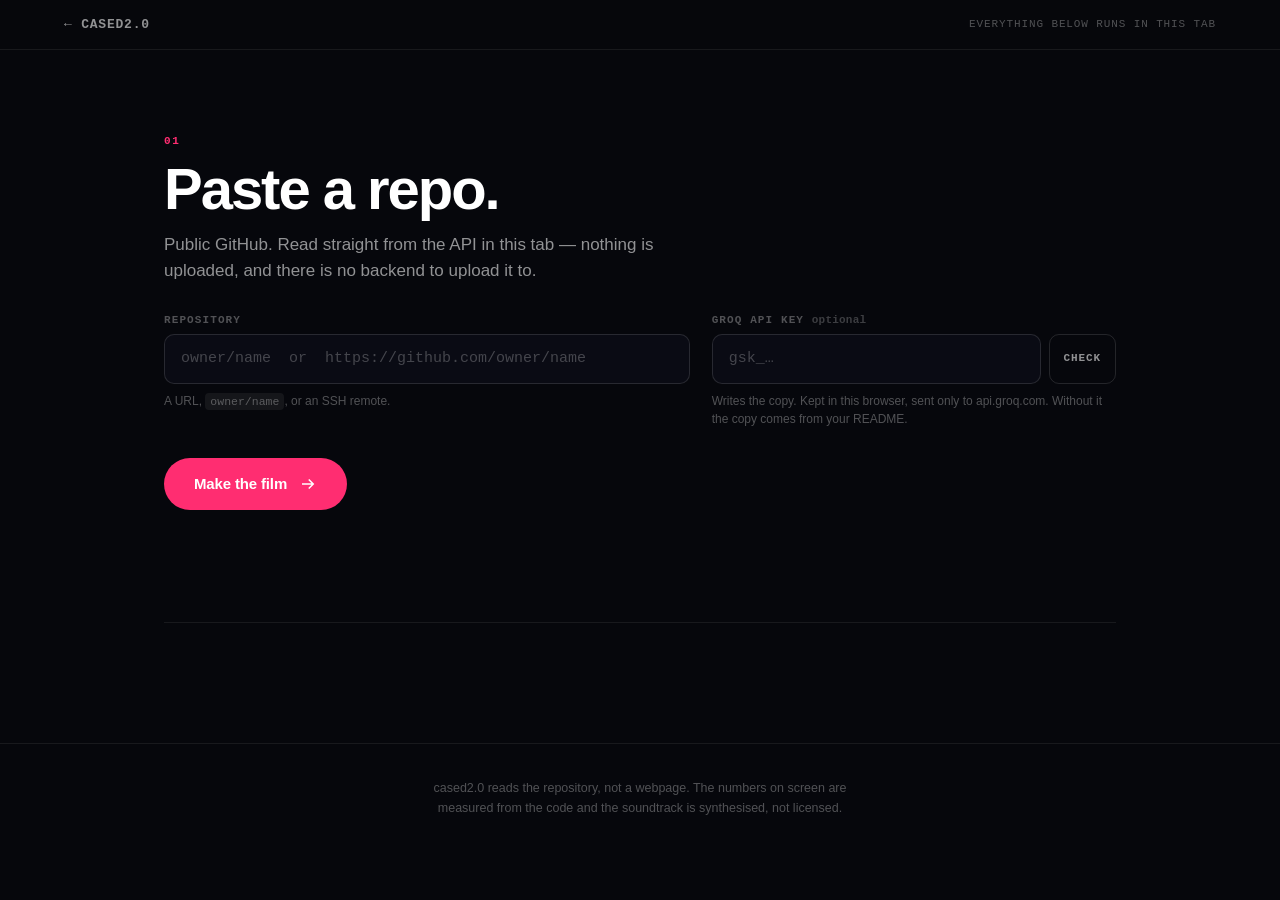
==== docs/make.html @ f2e17072 "Add the Make page: a film from a pasted repo, with no install Open the site, paste a repo, watch the" ====
<!doctype html>
<html lang="en">
<head>
<meta charset="utf-8">
<meta name="viewport" content="width=device-width, initial-scale=1">
<title>Make a film — cased2.0</title>
<meta name="description" content="Paste a GitHub repo. cased2.0 reads it in your browser, matches a theme to the frontend it actually ships, scores the film and cuts it to the beat. No install.">
<link rel="stylesheet" href="assets/site.css">
<link rel="stylesheet" href="assets/make.css">
</head>
<body class="make">

<header class="mk-top">
  <a class="mk-back" href="./">&larr; cased2.0</a>
  <span class="mk-top-note">everything below runs in this tab</span>
</header>

<main class="mk">

  <!-- ---------------------------------------------------------------- 1 -->
  <section class="mk-step" id="step-repo" data-step="1">
    <div class="mk-head">
      <span class="mk-num">01</span>
      <h1 class="mk-h">Paste a repo.</h1>
      <p class="mk-sub">
        Public GitHub. Read straight from the API in this tab &mdash; nothing is
        uploaded, and there is no backend to upload it to.
      </p>
    </div>

    <div class="mk-row">
      <div class="mk-field">
        <label for="repo">Repository</label>
        <input id="repo" type="text" spellcheck="false" autocomplete="off"
               placeholder="owner/name  or  https://github.com/owner/name">
        <p class="mk-hint" id="repo-hint">A URL, <code>owner/name</code>, or an SSH remote.</p>
      </div>

      <div class="mk-field mk-field--key">
        <label for="groq">Groq API key <span class="mk-opt">optional</span></label>
        <div class="mk-key">
          <input id="groq" type="password" spellcheck="false" autocomplete="off"
                 placeholder="gsk_…">
          <button id="groq-check" class="mk-mini" type="button">Check</button>
        </div>
        <p class="mk-hint" id="groq-hint">
          Writes the copy. Kept in this browser, sent only to api.groq.com.
          Without it the copy comes from your README.
        </p>
      </div>
    </div>

    <button id="go" class="mk-cta" type="button">
      <span>Make the film</span>
      <svg viewBox="0 0 24 24" aria-hidden="true"><path d="M4 12h15M13 6l6 6-6 6"/></svg>
    </button>

    <ul class="mk-log" id="log" aria-live="polite"></ul>
  </section>

  <!-- ---------------------------------------------------------------- 2 -->
  <section class="mk-step" id="step-read" data-step="2" hidden>
    <div class="mk-head">
      <span class="mk-num">02</span>
      <h2 class="mk-h">What it found.</h2>
      <p class="mk-sub">Measured, not guessed. Every number here came out of the repository.</p>
    </div>
    <div class="mk-found" id="found"></div>
  </section>

  <!-- ---------------------------------------------------------------- 3 -->
  <section class="mk-step" id="step-theme" data-step="3" hidden>
    <div class="mk-head">
      <span class="mk-num">03</span>
      <h2 class="mk-h">Pick the look.</h2>
      <p class="mk-sub" id="theme-sub">
        The frontend's own palette, read from its style files, ranked against
        68 themes. Take the match or take any other.
      </p>
    </div>

    <div class="mk-palette" id="palette" hidden>
      <h3>Its palette</h3>
      <div class="mk-swatches" id="swatches"></div>
      <p class="mk-evidence" id="evidence"></p>
    </div>

    <div class="mk-controls">
      <div class="mk-field">
        <label for="director">Director <span class="mk-opt">pacing &amp; shot grammar</span></label>
        <select id="director"></select>
      </div>
      <div class="mk-field">
        <label for="duration">Runtime</label>
        <select id="duration">
          <option value="12">12 seconds</option>
          <option value="20">20 seconds</option>
          <option value="24" selected>24 seconds</option>
          <option value="30">30 seconds</option>
          <option value="40">40 seconds</option>
        </select>
        <p class="mk-hint">
          Past 40s the shot list runs out and every shot overstays. A minute-long
          film wants <code>--creative</code>, which reads the architecture and
          writes a longer one.
        </p>
      </div>
      <div class="mk-field">
        <label for="filter">Themes</label>
        <select id="filter"><option value="">Best match first</option></select>
      </div>
    </div>

    <div class="mk-themes" id="themes"></div>
  </section>

  <!-- ---------------------------------------------------------------- 4 -->
  <section class="mk-step" id="step-film" data-step="4" hidden>
    <div class="mk-head">
      <span class="mk-num">04</span>
      <h2 class="mk-h">Watch it.</h2>
      <p class="mk-sub" id="film-sub"></p>
    </div>

    <div class="mk-stage">
      <div class="mk-screen">
        <iframe id="stage" src="engine/stage.html" title="Film preview"
                scrolling="no" tabindex="-1"></iframe>
        <div class="mk-screen-wait" id="screen-wait">building…</div>
      </div>

      <div class="mk-transport">
        <button id="play" class="mk-play" type="button" aria-label="Play">
          <svg class="i-play" viewBox="0 0 24 24" aria-hidden="true"><path d="M7 4l13 8-13 8z"/></svg>
          <svg class="i-pause" viewBox="0 0 24 24" aria-hidden="true"><path d="M7 4h4v16H7zM14 4h4v16h-4z"/></svg>
        </button>
        <input id="scrub" class="mk-scrub" type="range" min="0" max="1000" value="0"
               aria-label="Scrub">
        <span class="mk-time" id="time">0.0 / 0.0</span>
      </div>

      <div class="mk-marks" id="marks" aria-hidden="true"></div>
      <p class="mk-mark-note">Each tick is a cut. Each one lands on a beat of the score.</p>
    </div>
  </section>

  <!-- ---------------------------------------------------------------- 5 -->
  <section class="mk-step" id="step-get" data-step="5" hidden>
    <div class="mk-head">
      <span class="mk-num">05</span>
      <h2 class="mk-h">Take it with you.</h2>
    </div>

    <div class="mk-gets">
      <article class="mk-get">
        <h3>Record it here</h3>
        <p>
          Captures this tab while the film plays, with the score, and saves a
          WebM. It runs in real time and records at your window's size, so the
          file is as good as your screen &mdash; not as good as the renderer.
        </p>
        <button id="dl-video" class="mk-get-btn" type="button">Record WebM</button>
        <p class="mk-get-note" id="rec-note"></p>
      </article>

      <article class="mk-get mk-get--best">
        <h3>Render it properly <span class="mk-badge">1080p</span></h3>
        <p>
          The same spec, frame-stepped through the same engine and encoded with
          FFmpeg: 1920&times;1080, every frame exact. Download the spec and run
          one command.
        </p>
        <div class="mk-cmd"><code id="cmd"></code><button id="copy-cmd" class="mk-mini" type="button">Copy</button></div>
        <p class="mk-get-note">Or a full minute, with the architecture and history read in:</p>
        <div class="mk-cmd"><code id="cmd-long"></code><button id="copy-long" class="mk-mini" type="button">Copy</button></div>
        <div class="mk-get-pair">
          <button id="dl-spec" class="mk-get-btn" type="button">spec.json</button>
          <button id="dl-wav" class="mk-get-btn" type="button">score.wav</button>
        </div>
      </article>

      <article class="mk-get">
        <h3>Copy to post with</h3>
        <p>Written from the same measured facts. Use it as it is.</p>
        <div class="mk-share" id="share"></div>
      </article>
    </div>
  </section>

</main>

<footer class="mk-foot">
  <p>
    cased2.0 reads the repository, not a webpage. The numbers on screen are
    measured from the code and the soundtrack is synthesised, not licensed.
  </p>
</footer>

<script type="module" src="assets/make.js"></script>
</body>
</html>
---- docs/assets/site.css ----
/* =======================================================================
   cased2.0 — launch site
   -----------------------------------------------------------------------
   Two references, fused: the cinematic dark/space register for structure,
   and the brutalist pink/dialog register as a punctuating band. Type does
   most of the work; the canvases do the rest.
   ======================================================================= */

:root {
  --bg:#06070C;
  --bg-2:#0A0B14;
  --fg:#FFFFFF;
  --muted:rgba(255,255,255,.56);
  --faint:rgba(255,255,255,.30);
  --line:rgba(255,255,255,.12);
  --line-2:rgba(255,255,255,.07);

  --pink:#FF2D71;
  --cyan:#00F0FF;
  --violet:#7C5CFF;
  --hot:#F2719E;      /* brutalist band */
  --ink:#121212;

  --display:"Helvetica Neue",Helvetica,Arial,"Liberation Sans","Segoe UI",sans-serif;
  --mono:ui-monospace,"SF Mono",Menlo,Consolas,"Liberation Mono","DejaVu Sans Mono",monospace;

  --pad:clamp(20px, 5vw, 92px);
  --maxw:1480px;
  --ease:cubic-bezier(.16,1,.3,1);
}

*,*::before,*::after { margin:0; padding:0; box-sizing:border-box; }

html { scroll-behavior:smooth; -webkit-text-size-adjust:100%; }
body {
  background:var(--bg); color:var(--fg); font-family:var(--display);
  overflow-x:hidden; -webkit-font-smoothing:antialiased;
  text-rendering:optimizeLegibility;
}
body.booting { overflow:hidden; height:100vh; }

img,canvas { display:block; max-width:100%; }
a { color:inherit; text-decoration:none; }
::selection { background:var(--pink); color:#fff; }

/* --- overlays -------------------------------------------------------- */
#grain {
  position:fixed; inset:0; z-index:9000; pointer-events:none; opacity:.05;
  background-image:var(--grain); background-size:150px 150px;
}
#scanlines {
  position:fixed; inset:0; z-index:8999; pointer-events:none; opacity:.19;
  background:repeating-linear-gradient(to bottom,
    rgba(0,0,0,.26) 0 1px, rgba(0,0,0,0) 1px 3px);
}

/* --- cursor (United Carriers reference) ------------------------------ */
#cursor {
  position:fixed; z-index:9500; top:0; left:0; pointer-events:none;
  width:46px; height:46px; margin:-23px 0 0 -23px; border-radius:50%;
  border:1px solid rgba(255,255,255,.45);
  transition:width .3s var(--ease), height .3s var(--ease),
             margin .3s var(--ease), background-color .3s var(--ease),
             border-color .3s var(--ease), opacity .3s;
  display:grid; place-items:center; opacity:0;
}
#cursor i { width:4px; height:4px; border-radius:50%; background:var(--pink); display:block; }
#cursor.on { opacity:1; }
#cursor.hot {
  width:76px; height:76px; margin:-38px 0 0 -38px;
  background:rgba(255,45,113,.16); border-color:var(--pink);
}
@media (hover:none) { #cursor { display:none; } }

/* --- boot dialog ----------------------------------------------------- */
#boot {
  position:fixed; inset:0; z-index:9800; background:var(--bg);
  display:grid; place-items:center;
  transition:opacity .6s var(--ease), visibility .6s;
}
#boot.gone { opacity:0; visibility:hidden; }
.boot-win { width:min(420px, 86vw); }
.boot-line { font-size:16px; margin-bottom:4px; }
.boot-line.dim { color:#555; }
.boot-meter {
  margin-top:14px; height:26px; border:2px solid var(--ink);
  background:#fff; position:relative; display:flex; align-items:center;
}
.boot-meter i { position:absolute; inset:0 auto 0 0; width:0%; background:var(--ink); }
.boot-meter span {
  position:relative; z-index:1; font-family:var(--mono); font-size:14px;
  color:var(--ink); mix-blend-mode:difference; padding-left:8px;
  filter:invert(1);
}

/* --- retro window (shared) ------------------------------------------- */
.win {
  background:#D8D8D4; border:2px solid var(--ink); color:var(--ink);
  box-shadow:8px 8px 0 rgba(0,0,0,.55); font-family:var(--mono);
}
.win > .bar {
  background:var(--ink); color:#fff; padding:8px 12px;
  display:flex; justify-content:space-between; align-items:center;
  font-size:15px; letter-spacing:.04em;
}
.win > .bar .dots { display:flex; gap:6px; }
.win > .bar .dots b { width:11px; height:11px; background:#fff; display:block; }
.win > .body { padding:16px 18px; font-size:14px; line-height:1.55; }
.win > .body pre { font-family:var(--mono); white-space:pre-wrap; font-size:13.5px; }

/* --- ticker ---------------------------------------------------------- */
#ticker {
  position:fixed; top:0; left:0; right:0; z-index:8000; height:34px;
  background:rgba(6,7,12,.86); backdrop-filter:blur(10px);
  border-bottom:1px solid var(--line-2); overflow:hidden;
  display:flex; align-items:center;
}
.ticker-track {
  display:flex; gap:28px; align-items:center; white-space:nowrap;
  font-family:var(--mono); font-size:11.5px; letter-spacing:.2em;
  text-transform:uppercase; color:var(--faint);
  animation:tick 44s linear infinite; padding-left:100%;
}
.ticker-track b { color:var(--pink); }
@keyframes tick { to { transform:translateX(-100%); } }

/* --- nav ------------------------------------------------------------- */
#nav {
  position:fixed; top:34px; left:0; right:0; z-index:8100;
  display:flex; align-items:center; justify-content:space-between;
  padding:16px var(--pad); transition:background .4s, backdrop-filter .4s,
  border-color .4s, padding .4s;
  border-bottom:1px solid transparent;
}
#nav.stuck {
  background:rgba(6,7,12,.72); backdrop-filter:blur(18px) saturate(1.4);
  border-bottom-color:var(--line-2); padding-top:12px; padding-bottom:12px;
}
.brand { display:flex; align-items:center; gap:11px; }
.brand .mark {
  width:26px; height:26px; border-radius:7px; display:block;
  background:conic-gradient(from 210deg, var(--pink), var(--violet), var(--cyan), var(--pink));
  box-shadow:0 0 22px rgba(255,45,113,.5);
}
.wordmark { font-weight:800; font-size:19px; letter-spacing:-.03em; }
.wordmark em { font-style:normal; color:var(--pink); }
.links { display:flex; gap:30px; }
.links a {
  font-size:14px; color:var(--muted); position:relative; padding:4px 0;
  transition:color .25s;
}
.links a::after {
  content:''; position:absolute; left:0; right:100%; bottom:0; height:1px;
  background:var(--pink); transition:right .35s var(--ease);
}
.links a:hover { color:var(--fg); }
.links a:hover::after { right:0; }
@media (max-width:860px){ .links { display:none; } }

/* --- buttons --------------------------------------------------------- */
.pill {
  display:inline-flex; align-items:center; justify-content:center;
  padding:13px 26px; border-radius:999px; font-size:14.5px; font-weight:600;
  border:1px solid var(--line); position:relative; overflow:hidden;
  transition:border-color .3s, color .3s, transform .35s var(--ease);
  will-change:transform;
}
.pill span { position:relative; z-index:1; }
.pill::before {
  content:''; position:absolute; inset:0; border-radius:inherit;
  background:var(--pink); transform:translateY(101%);
  transition:transform .45s var(--ease);
}
.pill:hover::before { transform:translateY(0); }
.pill:hover { border-color:var(--pink); color:#fff; }
.pill.solid { background:var(--fg); color:var(--ink); border-color:var(--fg); }
.pill.solid:hover { color:#fff; border-color:var(--pink); }
.pill.big { padding:19px 40px; font-size:17px; }
.pill.cta { font-family:var(--mono); font-size:13px; letter-spacing:.1em; text-transform:uppercase; }

/* --- side badge ------------------------------------------------------ */
#badge {
  position:fixed; right:0; top:50%; z-index:8050; transform:translateY(-50%);
  background:var(--violet); padding:20px 10px; writing-mode:vertical-rl;
  font-family:var(--mono); font-size:11.5px; letter-spacing:.24em;
  text-transform:uppercase; border-radius:6px 0 0 6px;
}
@media (max-width:1100px){ #badge { display:none; } }

/* =====================================================================
   hero
   ===================================================================== */
#hero {
  position:relative; min-height:100svh; display:flex; align-items:center;
  padding:112px var(--pad) 96px; overflow:hidden;
}
#hero-gl, #hero-fx { position:absolute; inset:0; width:100%; height:100%; }
#hero-fx { pointer-events:none; }
#hero::after {
  content:''; position:absolute; inset:0; pointer-events:none;
  background:radial-gradient(120% 95% at 22% 46%, rgba(6,7,12,0) 18%, rgba(6,7,12,.72) 68%, var(--bg) 100%);
}
.hero-inner { position:relative; z-index:2; max-width:var(--maxw); width:100%; margin:0 auto; }

.kicker {
  font-family:var(--mono); font-size:12.5px; letter-spacing:.3em;
  text-transform:uppercase; color:var(--pink); font-weight:600;
}
#hero h1 {
  margin:22px 0 0; font-weight:800; letter-spacing:-.05em; line-height:.86;
  font-size:clamp(44px, 8.6vw, 150px);
}
#hero h1 em { font-style:normal; color:var(--pink); }
.lede {
  margin-top:28px; max-width:620px; font-size:clamp(15.5px,1.32vw,19px);
  line-height:1.56; color:var(--muted);
}
.hero-cta { margin-top:30px; display:flex; gap:14px; flex-wrap:wrap; }
.hero-cmd {
  margin-top:28px; display:inline-flex; align-items:center; gap:14px;
  border:1px solid var(--line); border-radius:12px; padding:14px 16px;
  background:rgba(10,11,20,.6); backdrop-filter:blur(10px);
}
.hero-cmd code { font-family:var(--mono); font-size:15px; color:#D9E3F2; }
.hero-cmd code b { color:var(--pink); }
.copy {
  font-family:var(--mono); font-size:11px; letter-spacing:.14em;
  text-transform:uppercase; background:transparent; color:var(--faint);
  border:1px solid var(--line); border-radius:6px; padding:6px 10px;
  cursor:pointer; transition:.25s;
}
.copy:hover { color:var(--fg); border-color:var(--pink); }
.copy.done { color:var(--cyan); border-color:var(--cyan); }

.hero-meta {
  position:absolute; left:var(--pad); bottom:40px; z-index:2;
  display:flex; gap:24px; color:var(--faint);
}
.mono { font-family:var(--mono); font-size:11.5px; letter-spacing:.18em; text-transform:uppercase; }
.crop { position:absolute; width:22px; height:22px; border:1px solid rgba(255,255,255,.26); z-index:2; }
.crop.tl { top:84px; left:calc(var(--pad) - 14px); border-right:0; border-bottom:0; }
.crop.tr { top:84px; right:calc(var(--pad) - 14px); border-left:0; border-bottom:0; }
.crop.bl { bottom:24px; left:calc(var(--pad) - 14px); border-right:0; border-top:0; }
.crop.br { bottom:24px; right:calc(var(--pad) - 14px); border-left:0; border-top:0; }
.scroll-hint {
  position:absolute; right:var(--pad); bottom:40px; z-index:2;
  font-family:var(--mono); font-size:11px; letter-spacing:.22em;
  text-transform:uppercase; color:var(--faint);
  display:flex; align-items:center; gap:10px;
}
.scroll-hint i { width:1px; height:34px; background:linear-gradient(var(--pink), transparent); display:block; }
@media (max-width:700px){ .hero-meta, .scroll-hint, .crop { display:none; } }

/* --- marquee --------------------------------------------------------- */
.marquee {
  border-block:1px solid var(--line-2); overflow:hidden; padding:20px 0;
  background:var(--bg-2);
}
.marquee-track {
  display:flex; gap:40px; align-items:center; white-space:nowrap;
  animation:tick 30s linear infinite; font-weight:800;
  font-size:clamp(26px,3.6vw,58px); letter-spacing:-.03em;
  color:transparent; -webkit-text-stroke:1px rgba(255,255,255,.3);
}
.marquee-track i { color:var(--pink); -webkit-text-stroke:0; font-style:normal; font-size:.4em; }

/* =====================================================================
   sections
   ===================================================================== */
.pad { padding:clamp(80px,11vw,170px) var(--pad); max-width:var(--maxw); margin:0 auto; }
.sec-head { margin-bottom:clamp(44px,5.5vw,84px); }
.display {
  font-weight:800; letter-spacing:-.045em; line-height:.92;
  font-size:clamp(36px,6.1vw,92px); margin-top:20px;
}
.display em { font-style:normal; color:var(--pink); }
.display.caps { text-transform:uppercase; letter-spacing:-.02em; }
.sec-sub { margin-top:26px; max-width:660px; font-size:clamp(15px,1.3vw,19px); line-height:1.6; color:var(--muted); }

/* --- feature grid ---------------------------------------------------- */
.feat-grid { display:grid; grid-template-columns:repeat(auto-fit,minmax(310px,1fr)); gap:1px; background:var(--line-2); border:1px solid var(--line-2); }
.feat { background:var(--bg); padding:clamp(26px,2.6vw,40px); position:relative; transition:background .4s; }
.feat:hover { background:var(--bg-2); }
.feat .n { font-family:var(--mono); font-size:12px; color:var(--pink); letter-spacing:.2em; }
.feat h3 { margin:16px 0 12px; font-size:clamp(20px,1.7vw,26px); font-weight:700; letter-spacing:-.025em; }
.feat p { font-size:15.2px; line-height:1.62; color:var(--muted); }
.feat code { font-family:var(--mono); font-size:.9em; color:var(--cyan); }

/* --- directors ------------------------------------------------------- */
.dir-grid { display:grid; grid-template-columns:repeat(auto-fit,minmax(310px,1fr)); gap:18px; }
.dir {
  position:relative; border:1px solid var(--line); border-radius:16px;
  overflow:hidden; aspect-ratio:16/10; cursor:pointer;
  transition:transform .5s var(--ease), border-color .4s;
}
.dir:hover { transform:translateY(-6px); border-color:var(--pink); }
.dir canvas { position:absolute; inset:0; width:100%; height:100%; }
.dir .meta {
  position:absolute; inset:auto 0 0 0; padding:22px;
  background:linear-gradient(transparent, rgba(0,0,0,.82) 58%); z-index:2;
}
.dir .meta h3 { font-size:25px; font-weight:800; letter-spacing:-.03em; }
.dir .meta p { font-size:13.6px; color:rgba(255,255,255,.66); margin-top:5px; line-height:1.45; }
.dir .tag {
  position:absolute; top:16px; left:16px; z-index:2;
  font-family:var(--mono); font-size:10.5px; letter-spacing:.18em;
  text-transform:uppercase; padding:6px 11px; border-radius:999px;
  background:rgba(0,0,0,.5); border:1px solid rgba(255,255,255,.2);
  backdrop-filter:blur(6px);
}

/* --- pipeline -------------------------------------------------------- */
.stages { list-style:none; display:grid; grid-template-columns:repeat(auto-fit,minmax(250px,1fr)); gap:1px; background:var(--line-2); border:1px solid var(--line-2); }
.stage { background:var(--bg); padding:clamp(24px,2.4vw,36px); position:relative; }
.stage .sn { font-family:var(--mono); font-size:11.5px; color:var(--faint); letter-spacing:.2em; }
.stage h3 { margin:14px 0 10px; font-size:26px; font-weight:800; letter-spacing:-.03em; color:var(--pink); }
.stage code { font-family:var(--mono); font-size:12.6px; color:var(--cyan); display:block; margin-bottom:14px; }
.stage p { font-size:14.8px; line-height:1.6; color:var(--muted); }

.term-demo {
  margin-top:40px; border:1px solid var(--line); border-radius:14px;
  overflow:hidden; background:rgba(8,9,14,.9);
}
.term-demo .tbar {
  display:flex; align-items:center; gap:9px; padding:13px 17px;
  border-bottom:1px solid var(--line); font-family:var(--mono);
  font-size:12.5px; color:var(--faint);
}
.term-demo .tbar u { width:11px; height:11px; border-radius:50%; display:block; }
.term-demo .tbar span { margin-left:10px; }
.term-demo pre {
  padding:22px 24px; font-family:var(--mono); font-size:13.6px;
  line-height:1.72; color:#C9D4E4; white-space:pre-wrap; min-height:300px;
}
.term-demo .g { color:#6EE7A0; } .term-demo .p { color:var(--pink); }
.term-demo .d { color:rgba(255,255,255,.34); } .term-demo .c { color:var(--cyan); }

/* =====================================================================
   brutalist band
   ===================================================================== */
#proof { background:var(--hot); color:var(--ink); padding:clamp(70px,9vw,140px) var(--pad); position:relative; overflow:hidden; }
#proof::before {
  content:''; position:absolute; inset:0;
  background-image:radial-gradient(var(--ink) 1px, transparent 1px);
  background-size:9px 9px; opacity:.16; pointer-events:none;
}
.proof-inner { max-width:var(--maxw); margin:0 auto; position:relative; }
.huge {
  font-weight:800; letter-spacing:-.055em; line-height:.84;
  font-size:clamp(44px,9.4vw,160px);
}
.proof-note { margin-top:24px; font-size:12.5px; color:rgba(0,0,0,.72); letter-spacing:.06em; text-transform:none; }
.proof-note a { text-decoration:underline; }
.win-row { margin-top:clamp(40px,5vw,72px); display:grid; grid-template-columns:repeat(auto-fit,minmax(290px,1fr)); gap:26px; }
#proof .win > .body { background:#fff; }
#proof .win:nth-child(2) > .body { background:#C4C4C0; color:#4A4A4A; }

/* =====================================================================
   globe band
   ===================================================================== */
#reach { position:relative; min-height:92vh; display:flex; align-items:center; padding:clamp(70px,9vw,140px) var(--pad); overflow:hidden; background:#01030A; }
#globe { position:absolute; inset:0; width:100%; height:100%; }
.reach-inner { position:relative; z-index:2; max-width:var(--maxw); margin:0 auto; width:100%; }
.reach-inner .sec-sub { max-width:560px; }
.ratios { display:flex; gap:22px; margin-top:42px; flex-wrap:wrap; }
.ratio { display:flex; flex-direction:column; align-items:center; gap:10px; }
/* A fixed height with `aspect-ratio` keeps every swatch legible; deriving
   both edges from the ratio made 1:1 render as a 9px dot. */
.ratio { justify-content:flex-end; }
.ratio i {
  display:block; height:84px; width:auto; aspect-ratio:var(--w) / var(--h);
  border:1.5px solid var(--pink); border-radius:4px;
  background:rgba(255,45,113,.09);
}
.ratios { align-items:flex-end; }
.ratio span { font-family:var(--mono); font-size:11.5px; letter-spacing:.16em; color:var(--muted); }

/* =====================================================================
   install
   ===================================================================== */
.install-grid { display:grid; grid-template-columns:repeat(auto-fit,minmax(330px,1fr)); gap:26px; }
.code-card h3 { font-size:17px; font-weight:700; margin-bottom:14px; letter-spacing:-.02em; }
.codeblock { position:relative; border:1px solid var(--line); border-radius:12px; background:var(--bg-2); overflow:hidden; }
.codeblock pre {
  padding:20px 22px; font-family:var(--mono); font-size:13.4px;
  line-height:1.8; color:#C9D4E4; white-space:pre-wrap; word-break:break-word;
}
.codeblock pre .c { color:var(--pink); }
.codeblock .copy { position:absolute; top:12px; right:12px; }
.req { margin-top:36px; color:var(--faint); }

/* =====================================================================
   end card
   ===================================================================== */
#end { position:relative; min-height:88vh; display:grid; place-items:center; text-align:center; padding:var(--pad); overflow:hidden; }
#end-gl { position:absolute; inset:0; width:100%; height:100%; }
#end::after { content:''; position:absolute; inset:0; background:radial-gradient(70% 60% at 50% 50%, transparent, var(--bg) 92%); pointer-events:none; }
.end-inner { position:relative; z-index:2; }
.end-word {
  font-weight:800; letter-spacing:-.05em; line-height:.9;
  font-size:clamp(56px,13vw,220px); text-transform:uppercase;
}
.end-word em { font-style:normal; color:var(--pink); }
.end-word .char { display:inline-block; will-change:transform,opacity; }
.end-inner p { margin:22px 0 38px; font-size:clamp(16px,1.5vw,21px); color:var(--muted); }

/* =====================================================================
   footer
   ===================================================================== */
footer { padding:70px var(--pad) 50px; border-top:1px solid var(--line-2); max-width:var(--maxw); margin:0 auto; }
.foot-grid { display:grid; grid-template-columns:repeat(auto-fit,minmax(230px,1fr)); gap:34px; }
.foot-grid p { margin-top:10px; font-size:14.4px; line-height:1.6; color:var(--muted); }
.foot-grid a { color:var(--fg); border-bottom:1px solid var(--pink); }
.dim { color:var(--faint); }
.foot-rule { height:1px; background:var(--line-2); margin:44px 0 20px; }
.tiny { font-size:10.5px; }

/* =====================================================================
   reveal animation — driven by IntersectionObserver, not scroll position
   ===================================================================== */
.reveal { opacity:0; transform:translateY(26px); transition:opacity .9s var(--ease), transform .9s var(--ease); }
.reveal.in { opacity:1; transform:none; }
.reveal-lines .l { display:block; overflow:hidden; }
.reveal-lines .l > span { display:block; transform:translateY(105%); transition:transform 1.05s var(--ease); }
.reveal-lines.in .l > span { transform:none; }
.reveal-lines.in .l:nth-child(2) > span { transition-delay:.09s; }
.reveal-lines.in .l:nth-child(3) > span { transition-delay:.18s; }

@media (prefers-reduced-motion:reduce) {
  *,*::before,*::after { animation-duration:.01ms !important; animation-iteration-count:1 !important;
                         transition-duration:.01ms !important; scroll-behavior:auto !important; }
  .reveal { opacity:1; transform:none; }
  .reveal-lines .l > span { transform:none; }
  #scanlines, #grain { display:none; }
}

/* =====================================================================
   theme gallery
   ===================================================================== */
.counts {
  display:grid; grid-template-columns:repeat(auto-fit,minmax(150px,1fr));
  gap:1px; background:var(--line-2); border:1px solid var(--line-2);
  margin-bottom:clamp(36px,4vw,60px);
}
.counts > div { background:var(--bg); padding:26px 22px; }
.counts b {
  display:block; font-size:clamp(34px,3.4vw,50px); font-weight:800;
  letter-spacing:-.04em; line-height:1;
}
.counts span {
  display:block; margin-top:8px; font-family:var(--mono); font-size:11.5px;
  letter-spacing:.18em; text-transform:uppercase; color:var(--faint);
}

.fam-row { display:flex; flex-wrap:wrap; gap:10px; margin-bottom:22px; }
.fam {
  font-family:var(--mono); font-size:11.5px; letter-spacing:.16em;
  text-transform:uppercase; padding:9px 16px; border-radius:999px;
  border:1px solid var(--line); color:var(--muted); cursor:pointer;
  background:transparent; transition:.25s;
}
.fam:hover { color:var(--fg); border-color:var(--pink); }
.fam[aria-pressed="true"] { background:var(--pink); border-color:var(--pink); color:#fff; }

.theme-grid {
  display:grid; grid-template-columns:repeat(auto-fill,minmax(180px,1fr)); gap:12px;
}
.sw {
  position:relative; aspect-ratio:16/10; border-radius:12px; overflow:hidden;
  border:1px solid var(--line); transition:transform .45s var(--ease), border-color .3s;
}
.sw:hover { transform:translateY(-4px); border-color:var(--pink); }
.sw canvas { position:absolute; inset:0; width:100%; height:100%; }
.sw .nm {
  position:absolute; left:0; right:0; bottom:0; z-index:2; padding:10px 12px;
  font-family:var(--mono); font-size:11px; letter-spacing:.1em;
  text-transform:uppercase; background:linear-gradient(transparent,rgba(0,0,0,.72));
}
.sw .dots { position:absolute; top:9px; right:9px; z-index:2; display:flex; gap:4px; }
.sw .dots i { width:9px; height:9px; border-radius:50%; display:block; box-shadow:0 0 0 1px rgba(0,0,0,.35); }

/* --- the browser-first note under the hero buttons -------------------- */
.hero-note {
  margin-top: 14px;
  font-size: 11px; letter-spacing: .08em; text-transform: uppercase;
  color: var(--faint);
}
---- docs/assets/make.css ----
/* =======================================================================
   cased2.0 — the Make page
   -----------------------------------------------------------------------
   Inherits the site's tokens from site.css. The page is a sequence of
   steps that reveal downwards, so the layout stays one column and the
   type carries the hierarchy.
   ======================================================================= */

body.make {
  background: var(--bg);
  min-height: 100vh;
}

/* --- chrome ---------------------------------------------------------- */
.mk-top {
  position: sticky; top: 0; z-index: 50;
  display: flex; align-items: center; justify-content: space-between;
  gap: 16px; padding: 18px var(--pad);
  background: rgba(6, 7, 12, .88);
  border-bottom: 1px solid var(--line-2);
}
.mk-back {
  font: 600 13px/1 var(--mono); letter-spacing: .06em; text-transform: uppercase;
  color: var(--muted); transition: color .2s var(--ease);
}
.mk-back:hover { color: var(--fg); }
.mk-top-note {
  font: 500 11px/1 var(--mono); letter-spacing: .08em; text-transform: uppercase;
  color: var(--faint);
}

.mk { max-width: 1080px; margin: 0 auto; padding: 0 var(--pad) 120px; }

/* --- steps ----------------------------------------------------------- */
.mk-step {
  padding: clamp(44px, 7vw, 86px) 0;
  border-bottom: 1px solid var(--line-2);
}
.mk-step:last-of-type { border-bottom: 0; }
.mk-step[hidden] { display: none; }

.mk-head { margin-bottom: 30px; }
.mk-num {
  display: block; margin-bottom: 14px;
  font: 600 11px/1 var(--mono); letter-spacing: .14em; color: var(--pink);
}
.mk-h {
  font: 700 clamp(30px, 5.4vw, 58px)/0.98 var(--display);
  letter-spacing: -0.035em;
}
.mk-sub {
  margin-top: 14px; max-width: 58ch;
  font: 400 clamp(14px, 1.5vw, 17px)/1.55 var(--display);
  color: var(--muted);
}

/* --- fields ---------------------------------------------------------- */
.mk-row {
  display: grid; gap: 22px; grid-template-columns: 1.3fr 1fr;
  align-items: start;
}
@media (max-width: 760px) { .mk-row { grid-template-columns: 1fr; } }

.mk-field { display: flex; flex-direction: column; gap: 8px; min-width: 0; }
.mk-field label {
  font: 600 11px/1 var(--mono); letter-spacing: .1em; text-transform: uppercase;
  color: var(--faint);
}
.mk-opt { color: rgba(255, 255, 255, .22); text-transform: none; letter-spacing: .02em; }

.mk-field input, .mk-field select {
  width: 100%; padding: 15px 16px;
  background: var(--bg-2); color: var(--fg);
  border: 1px solid var(--line); border-radius: 10px;
  font: 400 15px/1.2 var(--mono);
  transition: border-color .18s var(--ease), background .18s var(--ease);
}
.mk-field select { font-family: var(--display); cursor: pointer; }
.mk-field input:focus, .mk-field select:focus {
  outline: none; border-color: var(--pink); background: #0C0D18;
}
.mk-field input::placeholder { color: rgba(255, 255, 255, .24); }
.mk-field input[aria-invalid="true"] { border-color: #FF4D4D; }

.mk-key { display: flex; gap: 8px; }
.mk-key input { flex: 1 1 auto; min-width: 0; }

.mk-hint {
  font: 400 12px/1.5 var(--display); color: var(--faint);
}
.mk-hint code {
  font: 400 11.5px/1 var(--mono); padding: 2px 5px;
  background: rgba(255, 255, 255, .06); border-radius: 4px;
}
.mk-hint.bad { color: #FF7A7A; }
.mk-hint.good { color: #4ADE80; }

.mk-mini {
  padding: 0 14px; white-space: nowrap;
  background: transparent; color: var(--muted);
  border: 1px solid var(--line); border-radius: 10px;
  font: 600 11px/1 var(--mono); letter-spacing: .08em; text-transform: uppercase;
  cursor: pointer; transition: all .18s var(--ease);
}
.mk-mini:hover { color: var(--fg); border-color: rgba(255, 255, 255, .3); }

/* --- the button ------------------------------------------------------ */
.mk-cta {
  display: inline-flex; align-items: center; gap: 12px;
  margin-top: 30px; padding: 17px 30px;
  background: var(--pink); color: #fff; border: 0; border-radius: 999px;
  font: 600 15px/1 var(--display); letter-spacing: -0.01em;
  cursor: pointer; transition: transform .2s var(--ease), filter .2s var(--ease);
}
.mk-cta:hover:not(:disabled) { transform: translateY(-2px); filter: brightness(1.1); }
.mk-cta:disabled { opacity: .45; cursor: default; }
.mk-cta svg { width: 18px; height: 18px; fill: none; stroke: currentColor; stroke-width: 2; }

/* --- the log --------------------------------------------------------- */
.mk-log { list-style: none; margin-top: 26px; display: grid; gap: 7px; }
.mk-log li {
  display: flex; gap: 10px; align-items: baseline;
  font: 400 12.5px/1.45 var(--mono); color: var(--muted);
}
.mk-log li::before { content: "·"; color: var(--pink); }
.mk-log li.err { color: #FF7A7A; }
.mk-log li.err::before { content: "×"; color: #FF7A7A; }
.mk-log li.done::before { content: "✓"; color: #4ADE80; }

/* --- what it found --------------------------------------------------- */
.mk-found { display: grid; gap: 1px; background: var(--line-2); border-radius: 12px; overflow: hidden; }
.mk-found-row {
  display: grid; grid-template-columns: 180px 1fr; gap: 20px;
  padding: 17px 20px; background: var(--bg-2);
}
@media (max-width: 620px) { .mk-found-row { grid-template-columns: 1fr; gap: 6px; } }
.mk-found-row dt {
  font: 600 11px/1.3 var(--mono); letter-spacing: .09em; text-transform: uppercase;
  color: var(--faint);
}
.mk-found-row dd { font: 400 14.5px/1.5 var(--display); color: var(--fg); min-width: 0; }
.mk-found-row dd .num { font-family: var(--mono); font-variant-numeric: tabular-nums; }
.mk-found-row dd ul { list-style: none; display: grid; gap: 5px; }
.mk-found-row dd li { color: var(--muted); font-size: 13.5px; }
.mk-langbar { display: flex; height: 7px; border-radius: 4px; overflow: hidden; gap: 2px; margin-bottom: 10px; }
.mk-langbar i { display: block; height: 100%; }
.mk-langkeys { display: flex; flex-wrap: wrap; gap: 6px 16px; }
.mk-langkeys span { display: inline-flex; align-items: center; gap: 7px; font: 400 12.5px/1 var(--mono); color: var(--muted); }
.mk-langkeys b { width: 8px; height: 8px; border-radius: 2px; }

/* --- palette --------------------------------------------------------- */
.mk-palette { margin-bottom: 30px; }
.mk-palette h3 {
  font: 600 11px/1 var(--mono); letter-spacing: .1em; text-transform: uppercase;
  color: var(--faint); margin-bottom: 12px;
}
.mk-swatches { display: flex; flex-wrap: wrap; gap: 10px; }
.mk-swatch {
  display: flex; flex-direction: column; gap: 7px;
  padding: 10px; border: 1px solid var(--line); border-radius: 10px;
  background: var(--bg-2); min-width: 118px;
}
.mk-swatch i { display: block; height: 34px; border-radius: 6px; border: 1px solid var(--line-2); }
.mk-swatch span { font: 600 10px/1 var(--mono); letter-spacing: .08em; text-transform: uppercase; color: var(--faint); }
.mk-swatch code { font: 400 12px/1 var(--mono); color: var(--fg); }
.mk-evidence { margin-top: 12px; font: 400 12.5px/1.5 var(--mono); color: var(--faint); }

/* --- controls + themes ----------------------------------------------- */
.mk-controls {
  display: grid; gap: 18px; grid-template-columns: repeat(3, 1fr); margin-bottom: 26px;
}
@media (max-width: 760px) { .mk-controls { grid-template-columns: 1fr; } }

.mk-themes {
  display: grid; gap: 12px;
  grid-template-columns: repeat(auto-fill, minmax(176px, 1fr));
}
.mk-theme {
  position: relative; text-align: left; cursor: pointer;
  padding: 0; overflow: hidden;
  background: var(--bg-2); border: 1px solid var(--line); border-radius: 12px;
  transition: border-color .18s var(--ease), transform .18s var(--ease);
}
.mk-theme:hover { transform: translateY(-2px); border-color: rgba(255, 255, 255, .3); }
.mk-theme[aria-pressed="true"] { border-color: var(--pink); }
.mk-theme-sw { display: flex; height: 62px; }
.mk-theme-sw i { flex: 1 1 0; display: block; }
.mk-theme-sw i:first-child { flex: 2 1 0; }
.mk-theme-meta { padding: 11px 13px 13px; }
.mk-theme-name {
  display: flex; align-items: baseline; justify-content: space-between; gap: 8px;
  font: 600 13.5px/1 var(--display); letter-spacing: -0.01em;
}
.mk-theme-match { font: 600 10px/1 var(--mono); color: var(--pink); }
.mk-theme-fam {
  margin-top: 5px;
  font: 400 10.5px/1 var(--mono); letter-spacing: .06em; text-transform: uppercase;
  color: var(--faint);
}

/* --- the screen ------------------------------------------------------ */
.mk-stage { display: grid; gap: 16px; }
.mk-screen {
  position: relative; aspect-ratio: 16 / 9; width: 100%;
  background: #000; border: 1px solid var(--line); border-radius: 12px; overflow: hidden;
}
.mk-screen iframe {
  position: absolute; top: 0; left: 0;
  width: 1920px; height: 1080px; border: 0;
  transform-origin: top left;   /* scaled to fit by make.js */
}
.mk-screen-wait {
  position: absolute; inset: 0; display: grid; place-items: center;
  background: #000; color: var(--faint);
  font: 500 12px/1 var(--mono); letter-spacing: .1em; text-transform: uppercase;
}
.mk-screen-wait[hidden] { display: none; }

.mk-transport { display: flex; align-items: center; gap: 16px; }
.mk-play {
  flex: 0 0 auto; width: 46px; height: 46px; display: grid; place-items: center;
  background: var(--fg); color: #000; border: 0; border-radius: 50%; cursor: pointer;
  transition: transform .18s var(--ease);
}
.mk-play:hover { transform: scale(1.06); }
.mk-play svg { width: 17px; height: 17px; fill: currentColor; }
.mk-play .i-pause, .mk-play.on .i-play { display: none; }
.mk-play.on .i-pause { display: block; }

.mk-scrub {
  flex: 1 1 auto; -webkit-appearance: none; appearance: none;
  height: 3px; background: var(--line); border-radius: 2px; cursor: pointer;
}
.mk-scrub::-webkit-slider-thumb {
  -webkit-appearance: none; width: 14px; height: 14px;
  background: var(--pink); border-radius: 50%; border: 0;
}
.mk-scrub::-moz-range-thumb {
  width: 14px; height: 14px; background: var(--pink); border-radius: 50%; border: 0;
}
.mk-time {
  flex: 0 0 auto; min-width: 96px; text-align: right;
  font: 400 12px/1 var(--mono); font-variant-numeric: tabular-nums; color: var(--muted);
}

.mk-marks { position: relative; height: 22px; border-top: 1px solid var(--line-2); }
.mk-marks i {
  position: absolute; top: 0; width: 1px; height: 9px; background: var(--pink);
}
.mk-marks i::after {
  content: attr(data-t); position: absolute; top: 11px; left: 0;
  transform: translateX(-50%);
  font: 400 9px/1 var(--mono); color: var(--faint); white-space: nowrap;
}
.mk-mark-note { font: 400 12px/1.5 var(--display); color: var(--faint); }

/* --- downloads ------------------------------------------------------- */
.mk-gets { display: grid; gap: 16px; grid-template-columns: repeat(3, 1fr); }
@media (max-width: 900px) { .mk-gets { grid-template-columns: 1fr; } }

.mk-get {
  display: flex; flex-direction: column; gap: 12px;
  padding: 22px; background: var(--bg-2);
  border: 1px solid var(--line); border-radius: 14px;
}
.mk-get--best { border-color: rgba(255, 45, 113, .4); }
.mk-get h3 {
  display: flex; align-items: center; gap: 9px;
  font: 600 16px/1.2 var(--display); letter-spacing: -0.02em;
}
.mk-badge {
  padding: 3px 7px; background: var(--pink); color: #fff; border-radius: 4px;
  font: 600 9px/1 var(--mono); letter-spacing: .08em;
}
.mk-get p { font: 400 13px/1.55 var(--display); color: var(--muted); }
.mk-get-btn {
  align-self: flex-start; margin-top: auto; padding: 11px 18px;
  background: transparent; color: var(--fg);
  border: 1px solid rgba(255, 255, 255, .28); border-radius: 999px;
  font: 600 12.5px/1 var(--display); cursor: pointer;
  transition: all .18s var(--ease);
}
.mk-get-btn:hover:not(:disabled) { background: var(--fg); color: #000; }
.mk-get-btn:disabled { opacity: .4; cursor: default; }
.mk-get-btn.rec { background: #FF4D4D; border-color: #FF4D4D; color: #fff; }
.mk-get-pair { display: flex; gap: 8px; margin-top: auto; }
.mk-get-pair .mk-get-btn { margin-top: 0; }
.mk-get-note { font: 400 11.5px/1.5 var(--mono); color: var(--faint); }

.mk-cmd {
  display: flex; gap: 8px; align-items: stretch;
  background: #05060B; border: 1px solid var(--line); border-radius: 9px; padding: 11px 12px;
}
.mk-cmd code {
  flex: 1 1 auto; min-width: 0; overflow-x: auto; white-space: nowrap;
  font: 400 11.5px/1.5 var(--mono); color: var(--cyan);
}
.mk-cmd .mk-mini { padding: 0 10px; }

.mk-share { display: grid; gap: 8px; margin-top: auto; }
.mk-share button {
  display: flex; align-items: center; justify-content: space-between; gap: 10px;
  padding: 10px 13px; text-align: left;
  background: transparent; color: var(--muted);
  border: 1px solid var(--line); border-radius: 8px;
  font: 400 12.5px/1 var(--display); cursor: pointer;
  transition: all .18s var(--ease);
}
.mk-share button:hover { color: var(--fg); border-color: rgba(255, 255, 255, .3); }
.mk-share button b { font: 600 10px/1 var(--mono); letter-spacing: .08em; text-transform: uppercase; color: var(--faint); }

/* --- foot ------------------------------------------------------------ */
.mk-foot {
  padding: 34px var(--pad) 60px; border-top: 1px solid var(--line-2);
}
.mk-foot p {
  max-width: 66ch; margin: 0 auto;
  font: 400 12.5px/1.6 var(--display); color: var(--faint); text-align: center;
}

@media (prefers-reduced-motion: reduce) {
  * { transition: none !important; }
}
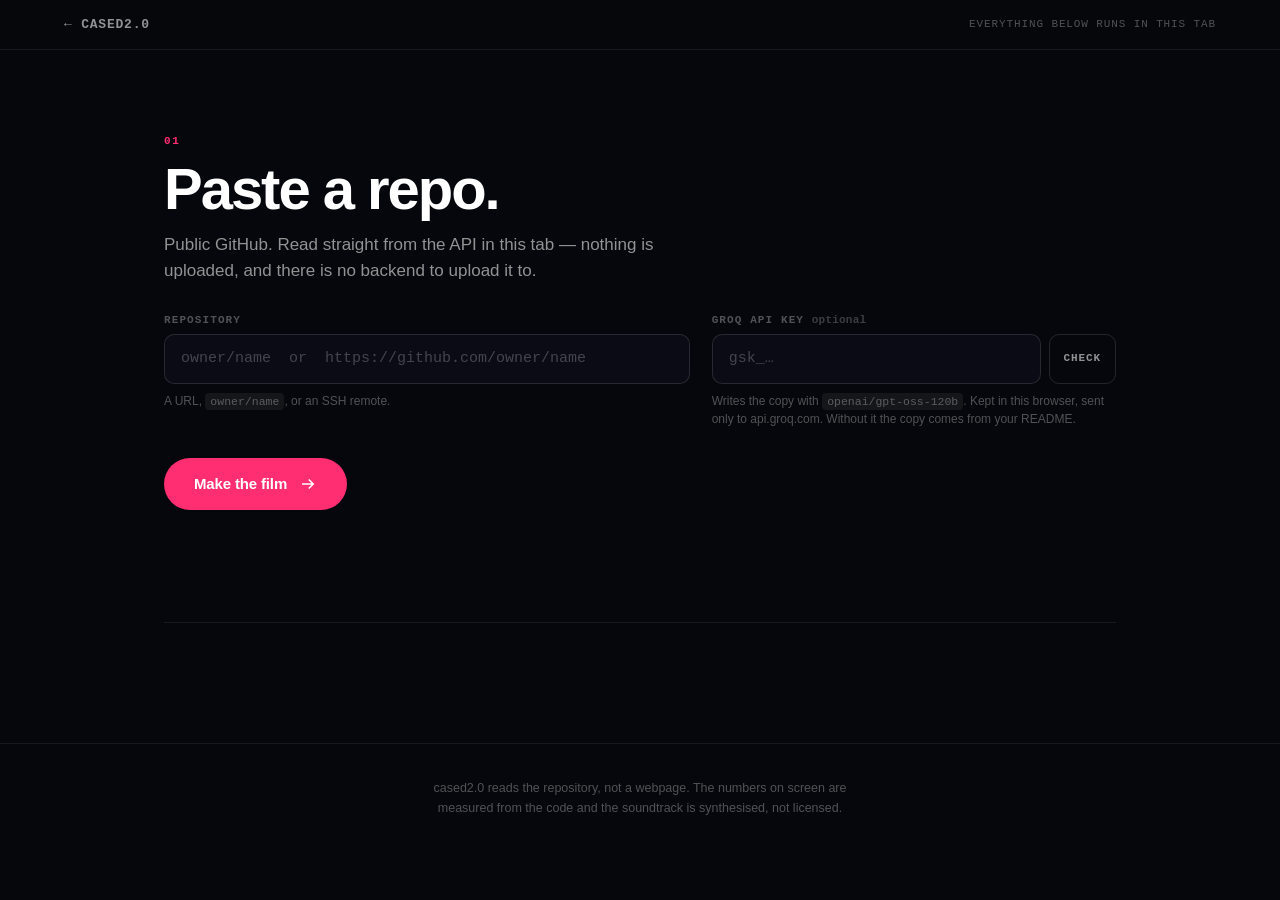
==== commit e4da9d51: "Pin the Groq model to openai/gpt-oss-120b It was a preference list with a fallback, which meant an a" ====
--- a/docs/make.html
+++ b/docs/make.html
@@ -44,8 +44,9 @@
           <button id="groq-check" class="mk-mini" type="button">Check</button>
         </div>
         <p class="mk-hint" id="groq-hint">
-          Writes the copy. Kept in this browser, sent only to api.groq.com.
-          Without it the copy comes from your README.
+          Writes the copy with <code>openai/gpt-oss-120b</code>. Kept in this
+          browser, sent only to api.groq.com. Without it the copy comes from
+          your README.
         </p>
       </div>
     </div>
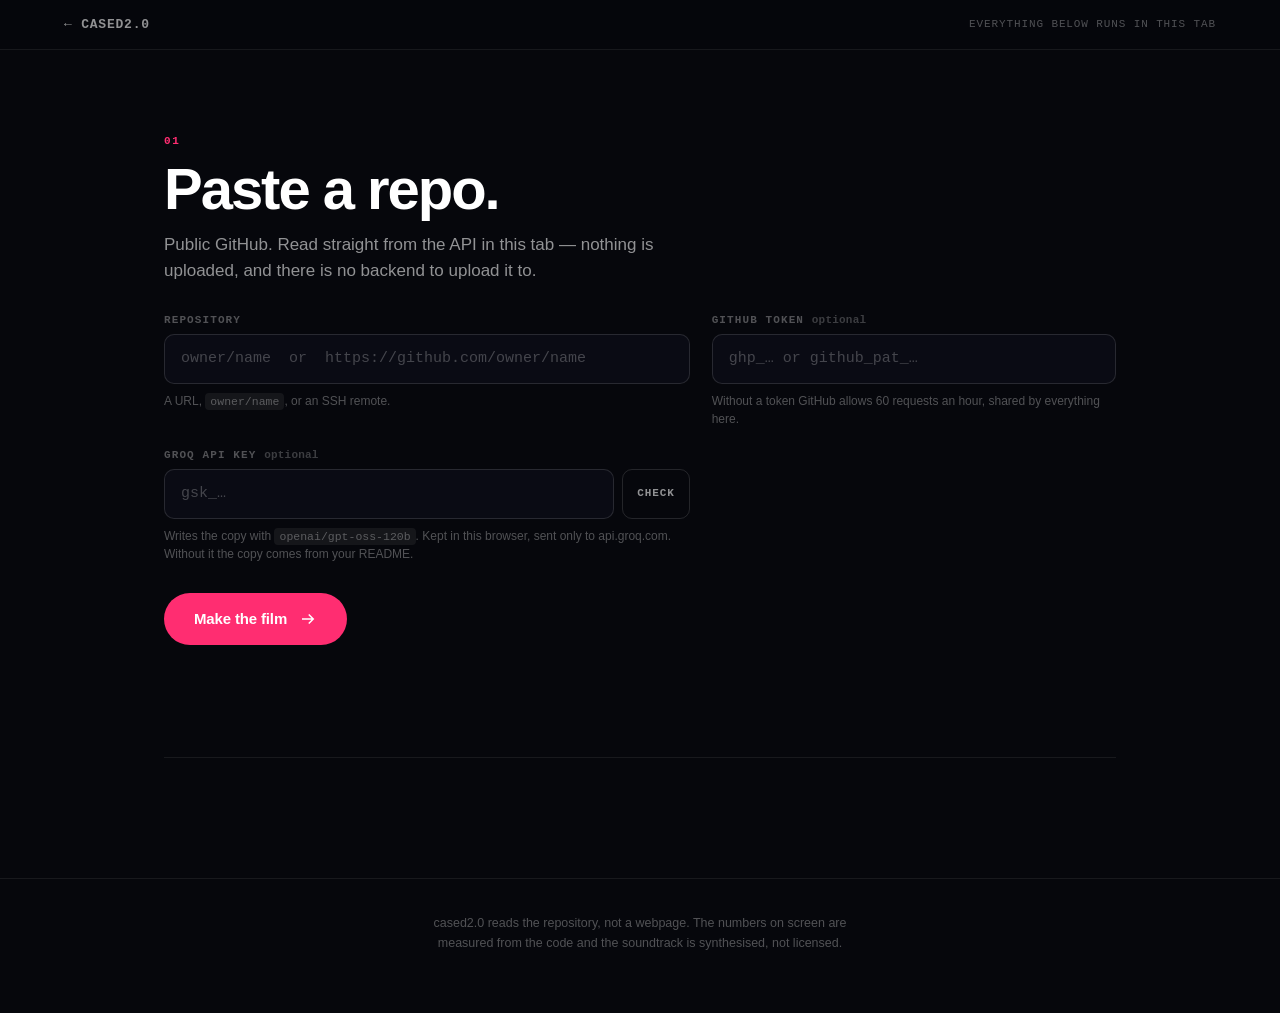
==== commit 8d90c372: "Add creative mode, a free runtime and a GitHub token to the Make page Creative mode was CLI-only, wh" ====
--- a/docs/make.html
+++ b/docs/make.html
@@ -37,6 +37,19 @@
       </div>
 
       <div class="mk-field mk-field--key">
+        <label for="ghtoken">GitHub token <span class="mk-opt">optional</span></label>
+        <div class="mk-key">
+          <input id="ghtoken" type="password" spellcheck="false" autocomplete="off"
+                 placeholder="ghp_… or github_pat_…">
+        </div>
+        <p class="mk-hint" id="gh-hint">
+          Raises GitHub's limit from 60 requests an hour to 5,000, so creative
+          mode can read far more of your code. Public-repo read access is
+          enough. Kept in this browser.
+        </p>
+      </div>
+
+      <div class="mk-field mk-field--key">
         <label for="groq">Groq API key <span class="mk-opt">optional</span></label>
         <div class="mk-key">
           <input id="groq" type="password" spellcheck="false" autocomplete="off"
@@ -92,24 +105,40 @@
         <select id="director"></select>
       </div>
       <div class="mk-field">
-        <label for="duration">Runtime</label>
-        <select id="duration">
-          <option value="12">12 seconds</option>
-          <option value="20">20 seconds</option>
-          <option value="24" selected>24 seconds</option>
-          <option value="30">30 seconds</option>
-          <option value="40">40 seconds</option>
-        </select>
-        <p class="mk-hint">
-          Past 40s the shot list runs out and every shot overstays. A minute-long
-          film wants <code>--creative</code>, which reads the architecture and
-          writes a longer one.
-        </p>
+        <label for="duration">Runtime <span class="mk-opt">seconds</span></label>
+        <div class="mk-dur">
+          <input id="duration" type="number" min="6" max="240" step="1" value="24"
+                 inputmode="numeric">
+          <div class="mk-dur-presets" role="group" aria-label="Runtime presets">
+            <button type="button" data-dur="12">12s</button>
+            <button type="button" data-dur="24">24s</button>
+            <button type="button" data-dur="60">60s</button>
+            <button type="button" data-dur="90">90s</button>
+            <button type="button" data-dur="120">2m</button>
+          </div>
+        </div>
+        <p class="mk-hint" id="dur-hint"></p>
       </div>
       <div class="mk-field">
         <label for="filter">Themes</label>
         <select id="filter"><option value="">Best match first</option></select>
       </div>
+    </div>
+
+    <div class="mk-mode">
+      <button id="creative" class="mk-toggle" type="button" aria-pressed="false">
+        <span class="mk-toggle-dot" aria-hidden="true"></span>
+        <span class="mk-toggle-body">
+          <b>Creative mode</b>
+          <i>Reads the architecture, the signature function, the techniques in
+             your source and the shape of the history, and spends the middle of
+             the film on those instead of counters.</i>
+        </span>
+      </button>
+      <p class="mk-hint" id="creative-hint"></p>
+      <p class="mk-hint good" id="creative-auto" hidden>
+        Turned on for you &mdash; a film this long needs the structural beats.
+      </p>
     </div>
 
     <div class="mk-themes" id="themes"></div>
@@ -172,7 +201,8 @@
           one command.
         </p>
         <div class="mk-cmd"><code id="cmd"></code><button id="copy-cmd" class="mk-mini" type="button">Copy</button></div>
-        <p class="mk-get-note">Or a full minute, with the architecture and history read in:</p>
+        <p class="mk-get-note">Or the CLI's own deep read, which walks the whole
+          checkout and parses Python properly:</p>
         <div class="mk-cmd"><code id="cmd-long"></code><button id="copy-long" class="mk-mini" type="button">Copy</button></div>
         <div class="mk-get-pair">
           <button id="dl-spec" class="mk-get-btn" type="button">spec.json</button>
--- a/docs/assets/make.css
+++ b/docs/assets/make.css
@@ -321,3 +321,48 @@
 @media (prefers-reduced-motion: reduce) {
   * { transition: none !important; }
 }
+
+/* --- runtime: a free number plus presets ----------------------------- */
+.mk-dur { display: flex; gap: 8px; align-items: stretch; flex-wrap: wrap; }
+.mk-dur input { width: 104px; flex: 0 0 auto; font-variant-numeric: tabular-nums; }
+.mk-dur-presets { display: flex; gap: 6px; flex: 1 1 auto; }
+.mk-dur-presets button {
+  flex: 1 1 0; min-width: 44px; padding: 0 10px;
+  background: transparent; color: var(--muted);
+  border: 1px solid var(--line); border-radius: 9px;
+  font: 600 11.5px/1 var(--mono); letter-spacing: .04em;
+  cursor: pointer; transition: all .16s var(--ease);
+}
+.mk-dur-presets button:hover { color: var(--fg); border-color: rgba(255,255,255,.3); }
+.mk-dur-presets button[aria-pressed="true"] {
+  color: #fff; background: rgba(255,45,113,.16); border-color: var(--pink);
+}
+
+/* --- creative mode toggle -------------------------------------------- */
+.mk-mode { margin-bottom: 26px; }
+.mk-toggle {
+  display: flex; gap: 14px; align-items: flex-start; width: 100%;
+  padding: 18px 20px; text-align: left; cursor: pointer;
+  background: var(--bg-2); border: 1px solid var(--line); border-radius: 14px;
+  transition: border-color .18s var(--ease), background .18s var(--ease);
+}
+.mk-toggle:hover { border-color: rgba(255,255,255,.3); }
+.mk-toggle[aria-pressed="true"] {
+  border-color: var(--pink);
+  background: linear-gradient(180deg, rgba(255,45,113,.09), rgba(255,45,113,.02));
+}
+.mk-toggle-dot {
+  flex: 0 0 auto; width: 20px; height: 20px; margin-top: 2px; border-radius: 50%;
+  border: 2px solid var(--line); position: relative;
+  transition: border-color .18s var(--ease);
+}
+.mk-toggle[aria-pressed="true"] .mk-toggle-dot { border-color: var(--pink); }
+.mk-toggle-dot::after {
+  content: ""; position: absolute; inset: 3px; border-radius: 50%;
+  background: var(--pink); transform: scale(0);
+  transition: transform .18s var(--ease);
+}
+.mk-toggle[aria-pressed="true"] .mk-toggle-dot::after { transform: scale(1); }
+.mk-toggle-body { display: grid; gap: 5px; min-width: 0; }
+.mk-toggle-body b { font: 600 15px/1.2 var(--display); letter-spacing: -0.01em; color: var(--fg); }
+.mk-toggle-body i { font: 400 12.5px/1.55 var(--display); font-style: normal; color: var(--muted); }
